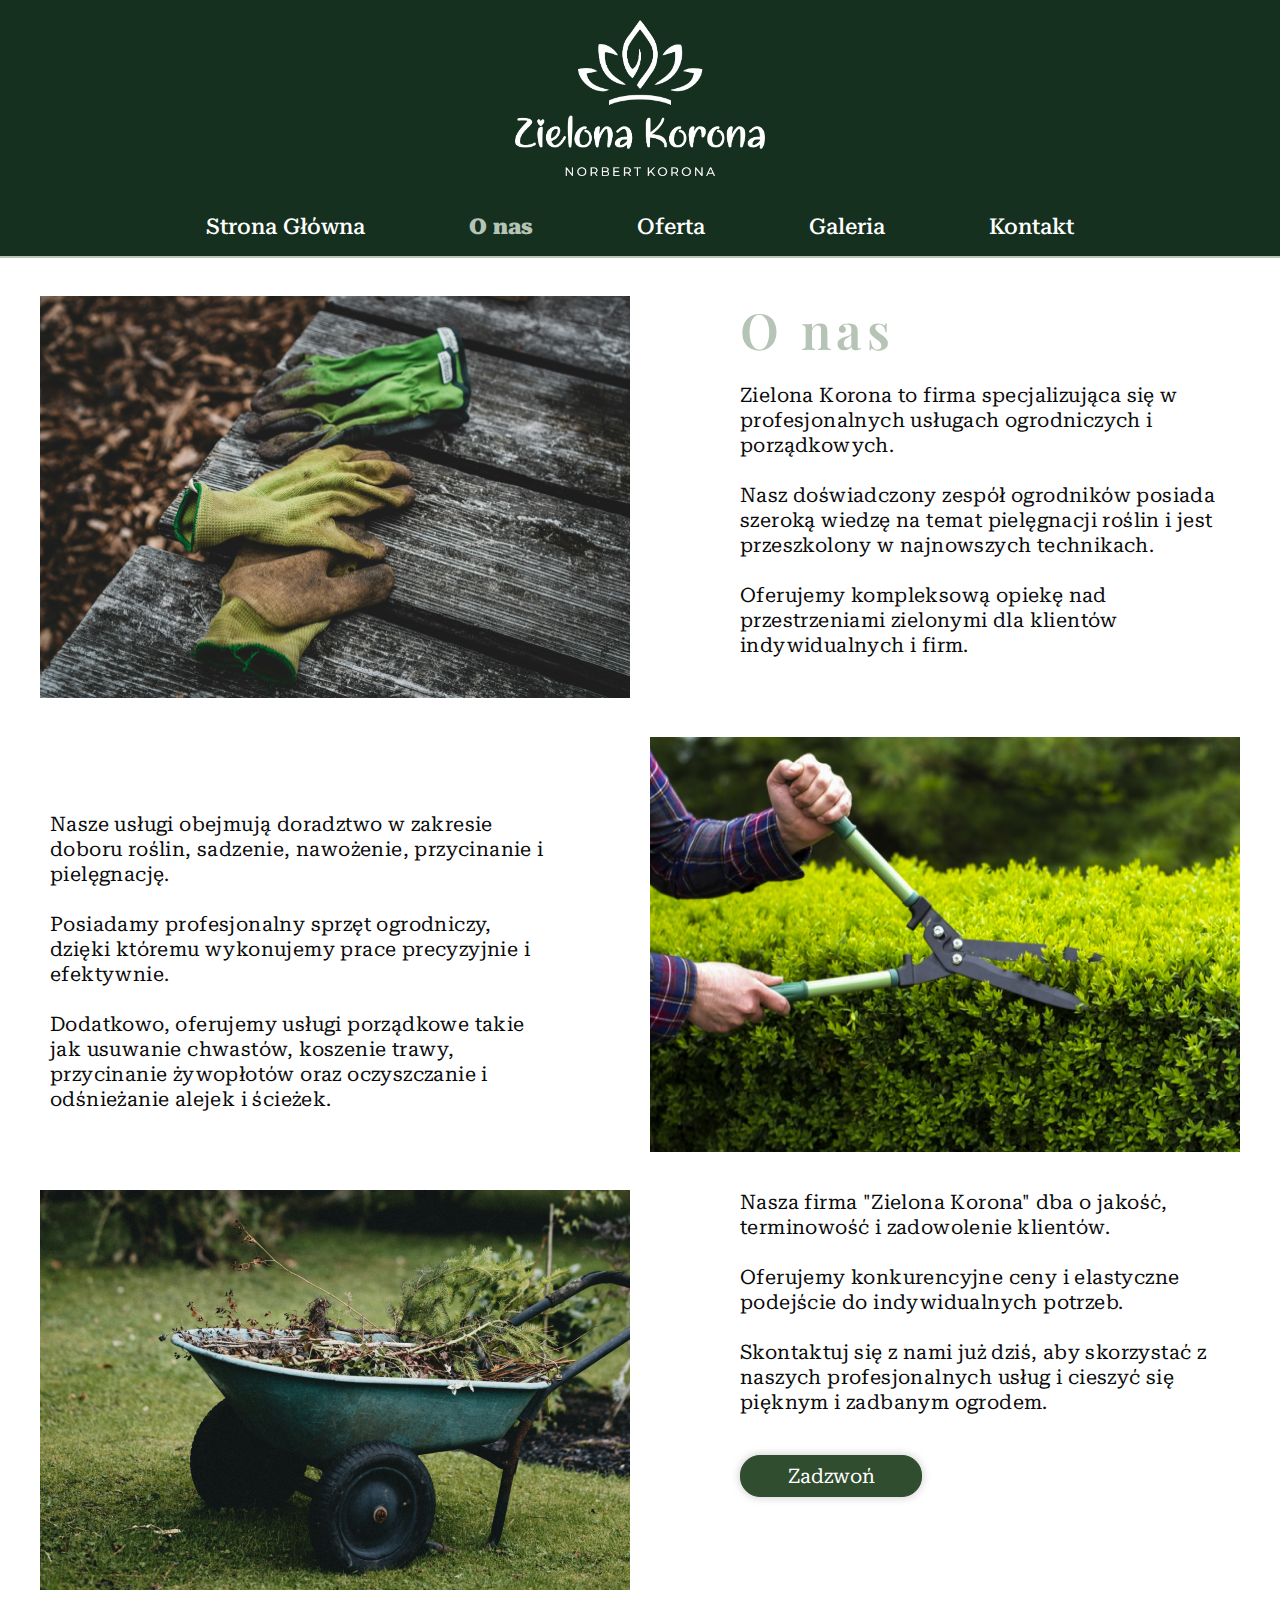
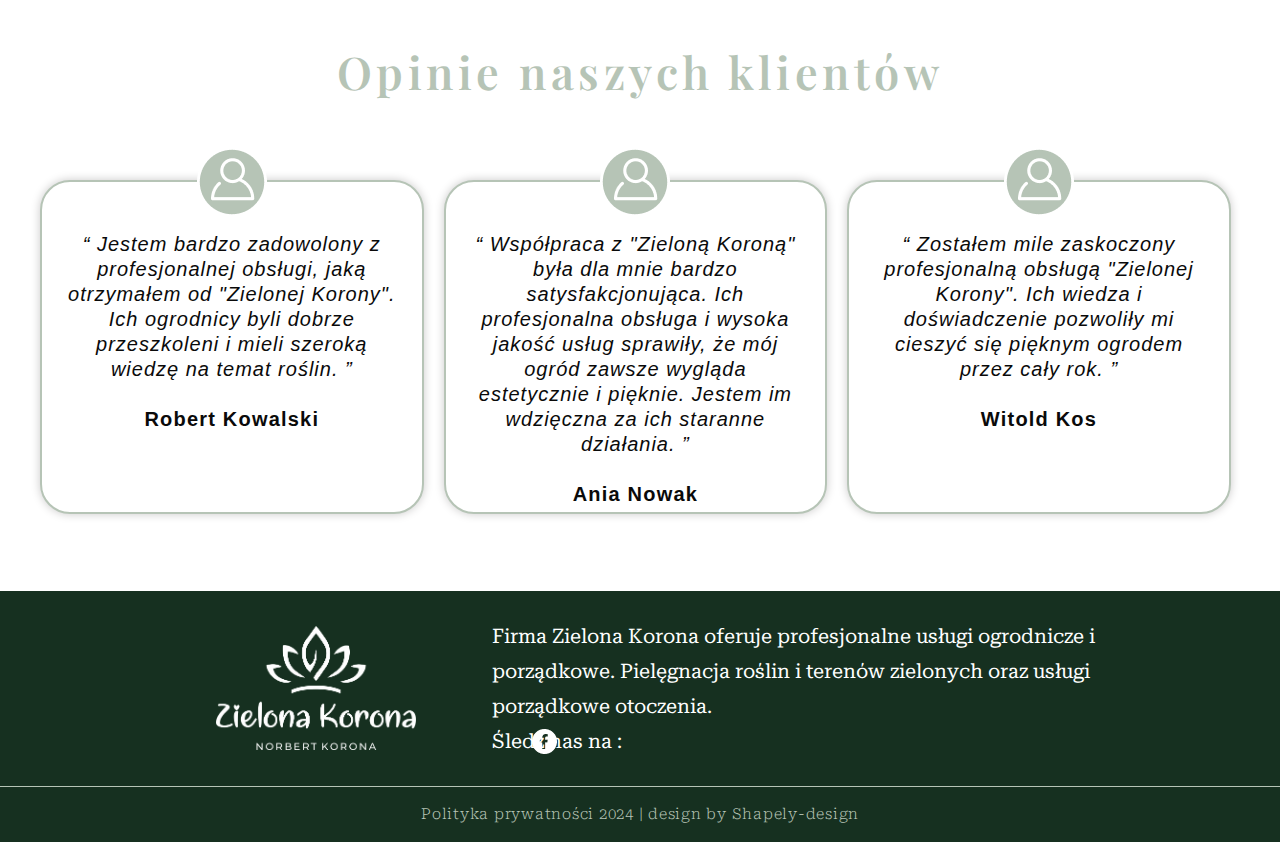
==== o_nas/index.html @ 879fff82 "first commit" ====
<!DOCTYPE html>
<html lang="pl">
  <head>
    <meta charset="UTF-8" />
    <title>Usługi Ogrodnicze "Zielona Korona"</title>
    <link rel="preconnect" href="https://fonts.googleapis.com">
    <link rel="preconnect" href="https://fonts.gstatic.com" crossorigin>
    <link href="https://fonts.googleapis.com/css2?family=Playfair+Display:
    ital,wght@0,400..900;1,400..900&family=Roboto+Serif:ital,opsz,wght@0,8..144,100..900;1,8..144,100..900&display=swap" rel="stylesheet">
    <link href="o_nas.css" rel="stylesheet"/>
  </head>
  <body>
    <div>
      <header>
        <div class="topbar">
          <img class="logo" src="logo/zielona korona logo 2.png" alt="logo" />
        </div>
          <div class="header">
            <ul class="menu">
                        <li class="menu_item"><a class="menu_link" href="../index.html">Strona Główna</a></li>
                        <li class="menu_item"><a class="menu_link_active" href="../o_nas/index.html">O nas</a></li>
						<li class="menu_item"><a class="menu_link" href="../oferta/index.html">Oferta</a></li>
						<li class="menu_item"><a class="menu_link" href="../galeria/index.html">Galeria</a></li>
						<li class="menu_item"><a class="menu_link" href="../kontakt/index.html">Kontakt</a></li>
            </ul>
          </div>
        </div>
      </header>
      <main>
<section>
    <div class="aboutus">
        <img class="image_aboutus" src="jpg/gloves.png" alt="Photo">
        <div class="text_aboutus">
          <h2 class="aboutus_title">O nas</h2>
          <p>
            Zielona Korona to firma specjalizująca się 
            w profesjonalnych usługach ogrodniczych 
            i porządkowych.
            <br>
            <br> 
            Nasz doświadczony zespół ogrodników posiada szeroką wiedzę na 
            temat pielęgnacji roślin i jest przeszkolony w najnowszych technikach.
            <br>
            <br>
            Oferujemy kompleksową opiekę nad przestrzeniami zielonymi dla klientów 
            indywidualnych i firm.
          </p>
        </div>
    </div>
</section>
<section>
  <div class="aboutus">
    <div class="text_aboutus">
      <p>
	  <br>
	  <br>
	  <br>
        Nasze usługi obejmują doradztwo w zakresie doboru roślin, 
        sadzenie, nawożenie, przycinanie i pielęgnację.
        <br>
        <br>
        Posiadamy profesjonalny sprzęt ogrodniczy, 
        dzięki któremu wykonujemy prace precyzyjnie i efektywnie.
        <br>
        <br>
        Dodatkowo, oferujemy usługi porządkowe takie jak usuwanie chwastów, 
        koszenie trawy, przycinanie żywopłotów oraz oczyszczanie i odśnieżanie alejek i ścieżek.
      </p>

    </div>
    <img class="image_aboutus" src="jpg/nożyce.png" alt="Photo">
</div>
</section>
<section>
  <div class="aboutus">
    <img class="image_aboutus" src="jpg/taczka.png" alt="Photo">
    <div class="text_aboutus">
      <p>
        Nasza firma "Zielona Korona" dba o jakość, terminowość i zadowolenie klientów. 
        <br>
        <br> 
        Oferujemy konkurencyjne ceny i elastyczne podejście do indywidualnych potrzeb. 
        <br>
        <br>
        Skontaktuj się z nami już dziś, aby skorzystać z naszych profesjonalnych usług 
        i cieszyć się pięknym i zadbanym ogrodem.
      </p>
      <a class="button" href="../kontakt/index.html">Zadzwoń</a>
    </div>
</div>
</section>
<section class="opinions">
  <div class="container">
    <h2 class="section_title">Opinie naszych klientów</h2>
    <div class="opinion">
      <div class="icon_profile"><img src="jpg/icon_profile.png" alt="Check"></div>
        <p>
          “ Jestem bardzo zadowolony z profesjonalnej obsługi, jaką otrzymałem od "Zielonej Korony". 
          Ich ogrodnicy byli dobrze przeszkoleni i mieli szeroką wiedzę na temat roślin. ”
          <br>
          <br>
          <span class="plain_text">Robert Kowalski</span>
        </p>
    </div>
    <div class="opinion">
      <div class="icon_profile"><img src="jpg/icon_profile.png" alt="Check"></div>
        <p>
          “ Współpraca z "Zieloną Koroną" była dla mnie bardzo satysfakcjonująca. 
          Ich profesjonalna obsługa i wysoka jakość usług sprawiły, że mój ogród 
          zawsze wygląda estetycznie i pięknie. Jestem im wdzięczna za ich staranne 
          działania. ”
          <br> 
          <br>
          <span class="plain_text">Ania Nowak</span>
        </p>
    </div>
    <div class="opinion">
      <div class="icon_profile"><img src="jpg/icon_profile.png" alt="Check"></div>
        <p>
          “ Zostałem mile zaskoczony profesjonalną obsługą "Zielonej Korony". 
          Ich wiedza i doświadczenie pozwoliły mi cieszyć się pięknym ogrodem przez cały rok. ”
          <br>
          <br>
          <span class="plain_text">Witold Kos</span>
        </p>
    </div>
  </div>     
</section>
<section class="footer">
  <img class="small_logo" src="logo/zielona korona logo 2.png" alt="logo" />
  <div>
      <p class="text_footer">
          Firma Zielona Korona oferuje profesjonalne usługi ogrodnicze i porządkowe. Pielęgnacja roślin i terenów zielonych oraz usługi porządkowe otoczenia.
          <br>  Śledź nas na :
      </p> 
      <a href="https://www.facebook.com/zielonakoronaa" target="_blank">
          <img class="icon_fb" src="jpg/7693312_facebook_social media_logo_apps_icon.png" alt="Facebook">
      </a>    
  </div>
</section>
<section class="policy">
  <p class="policy_text">Polityka prywatności 2024 | design by Shapely-design</p>
</section>
      </main>
    </div>
</body>
</html>
---- o_nas/o_nas.css ----
body {
  font-family: "Roboto Serif", serif;
  background: #fff;
  margin: 0;
  padding: 0;
}

h2 {
  font-family: "Playfair Display", serif;
  font-weight: 600;
  font-size: 45px;
  letter-spacing: 0.1em;
  color: #b6c4b6;
  padding-bottom: 20px;
  margin-top: 10px;
  margin-bottom: 20px;
}

.logo {
  width: 250px;
  height: 156.07px;
  display: flex;
  align-items: center;
}

.topbar {
  height: 196px;
  background-color: #163020;
  display: flex;
  justify-content: center;
  align-items: center;
}

.header {
  height: 60px;
  background-color: #163020;
  display: flex;
  justify-content: center;
  flex-wrap: wrap;
  align-items: center;
  border-bottom: 2px solid #b6c4b6;
}

.menu {
  list-style: none;
  display: flex;
  justify-content: space-between;
  align-items: center;
  margin: 0;
  padding: 0;
}

.menu_item {
  margin: 0 1vw;
}

.menu_link {
  display: inline-block;
  padding: 5px 20px;
  margin-left: 1.5vw;
  margin-right: 1.5vw;
  text-decoration: none;
  font-family: "Roboto Serif", serif;
  font-weight: 500;
  font-size: 22px;
  color: #fff;
  background-color: none;
  border: none;
  border-radius: 10px;
  transition: color 0.4s ease;
}

.menu_link:hover {
  color: #b6c4b6;
}

.menu_link_active {
  display: inline-block;
  padding: 5px 20px;
  margin-left: 1.5vw;
  margin-right: 1.5vw;
  text-decoration: none;
  font-family: "Roboto Serif", serif;
  font-weight: 800;
  font-size: 22px;
  color: #b6c4b6;
  background-color: none;
  border: none;
  border-radius: 10px;
  transition: color 0.4s ease;
}

@media screen and (max-width: 768px) {
  .menu_item {
    margin: 0;
  }

  .menu_link {
    margin: 0;
    padding: 5px 10px;
    font-weight: 400;
    font-size: 20px;
  }

  .menu_link_active {
    margin: 0;
    padding: 5px 10px;
    font-weight: 600;
    font-size: 20px;
  }
}

.aboutus {
  max-width: 1200px;
  margin: auto;
  padding-top: 3vw;
  display: flex;
  flex-wrap: wrap;
  justify-content: space-between;
  gap: 20px;
}

.image_aboutus {
  display: flex;
  justify-content: center;
  align-items: center;
}

.text_aboutus {
  width: 500px;
  background: none;
  margin-top: 0vw;
  margin-bottom: 0vw;
  margin-left: 10px;
  display: flex;
  flex-direction: column;
}

.aboutus_title {
  font-family: "Playfair Display", serif;
  font-weight: 600;
  font-size: 50px;
  letter-spacing: 0.1em;
  display: flex;
  color: #b6c4b6;
  margin: 0;
}

.text_aboutus p {
  font-family: "Roboto Serif", serif;
  font-weight: 400;
  font-size: 20px;
  line-height: 125%;
  letter-spacing: 0.02em;
  color: #0a0a0a;
  margin: 0;
  padding-top: 0px;
  padding-bottom: 40px;
}

.button {
  background: #304d30;
  color: white;
  font-family: "Roboto Serif", sans-serif;
  font-weight: 400;
  font-size: 20px;
  border-radius: 20px;
  width: 180px;
  height: 40px;
  border: 1px solid #304d30;
  text-decoration: none;
  display: flex;
  align-items: center;
  justify-content: center;
  box-shadow: 0 0 10px rgb(202, 201, 201);
  transition: background-color 0.5s, color 0.5s;
}

.button:hover {
  color: #304d30;
  background-color: #eef0e5;
}

.opinions {
  display: flex;
  align-items: center;
  justify-content: center;
}

.container {
  max-width: 1200px;
  margin: auto;
  padding-left: 10px;
  padding-right: 10px;
  display: flex;
  flex-wrap: wrap;
  align-content: space-between;
  gap: 20px;
}

.section_title {
  width: 100%;
  text-align: center;
  margin-top: 4vw;
  margin-bottom: 3vw;
}

.opinion {
  flex-basis: calc(33.3% - 20px);
  background: white;
  margin-bottom: 6vw;
  border-radius: 30px;
  border: 2px solid #b6c4b6;
  display: flex;
  flex-direction: column;
  align-items: center;
  text-align: center;
  box-shadow: 0 0 10px rgb(202, 201, 201);
}

.icon_profile {
  border-radius: 50%;
  width: 50px;
  height: 50px;
  display: flex;
  align-items: center;
  justify-content: center;
  margin-bottom: 15px;
  margin-top: -25px;
}

.opinion p {
  font-family: "Roboto", sans-serif;
  font-style: italic;
  font-weight: 400;
  font-size: 20px;
  letter-spacing: 0.05em;
  line-height: 125%;
  text-align: center;
  color: #0a0a0a;
  padding-bottom: 5px;
  padding-top: 10px;
  padding-left: 20px;
  padding-right: 20px;
  margin: 0;
}

.plain_text {
  font-style: normal;
  font-weight: 600;
  letter-spacing: 0.06em;
}

.footer {
  height: 195px;
  background-color: #163020;
  border-bottom: 1px solid #b6c4b6;
  display: flex;
  align-items: center;
  justify-content: space-between;
  justify-content: center;
  padding-left: 30vw;
  padding-right: 20vw;
}

.small_logo {
  width: 200px;
  height: 124.86px;
  display: flex;
  justify-content: center;
  align-items: center;
  padding-right: 6vw;
}

.text_footer {
  height: 110px;
  width: 700px;
  font-family: "Roboto Serif", serif;
  font-weight: 400;
  font-size: 20px;
  line-height: 175%;
  color: #fff;
  margin: 0;
}

.icon_fb {
  margin-left: 40px;
}

@media screen and (max-width: 868px) {
  .icon_fb {
    margin-top: 10px;
    margin-left: 100px;
  }

  .small_logo {
    width: 150px;
    height: 93.64px;
  }
  .text_footer {
    width: 250px;
    font-weight: 300px;
    font-size: 16px;
    line-height: 150%;
  }
}

.policy {
  height: 55px;
  background-color: #163020;
  display: flex;
  align-items: center;
  justify-content: center;
}

.policy_text {
  margin: 0;
  font-family: "Roboto Serif", serif;
  font-weight: 200;
  font-size: 15px;
  line-height: 175%;
  color: #b6c4b6;
  letter-spacing: 0.05em;
}
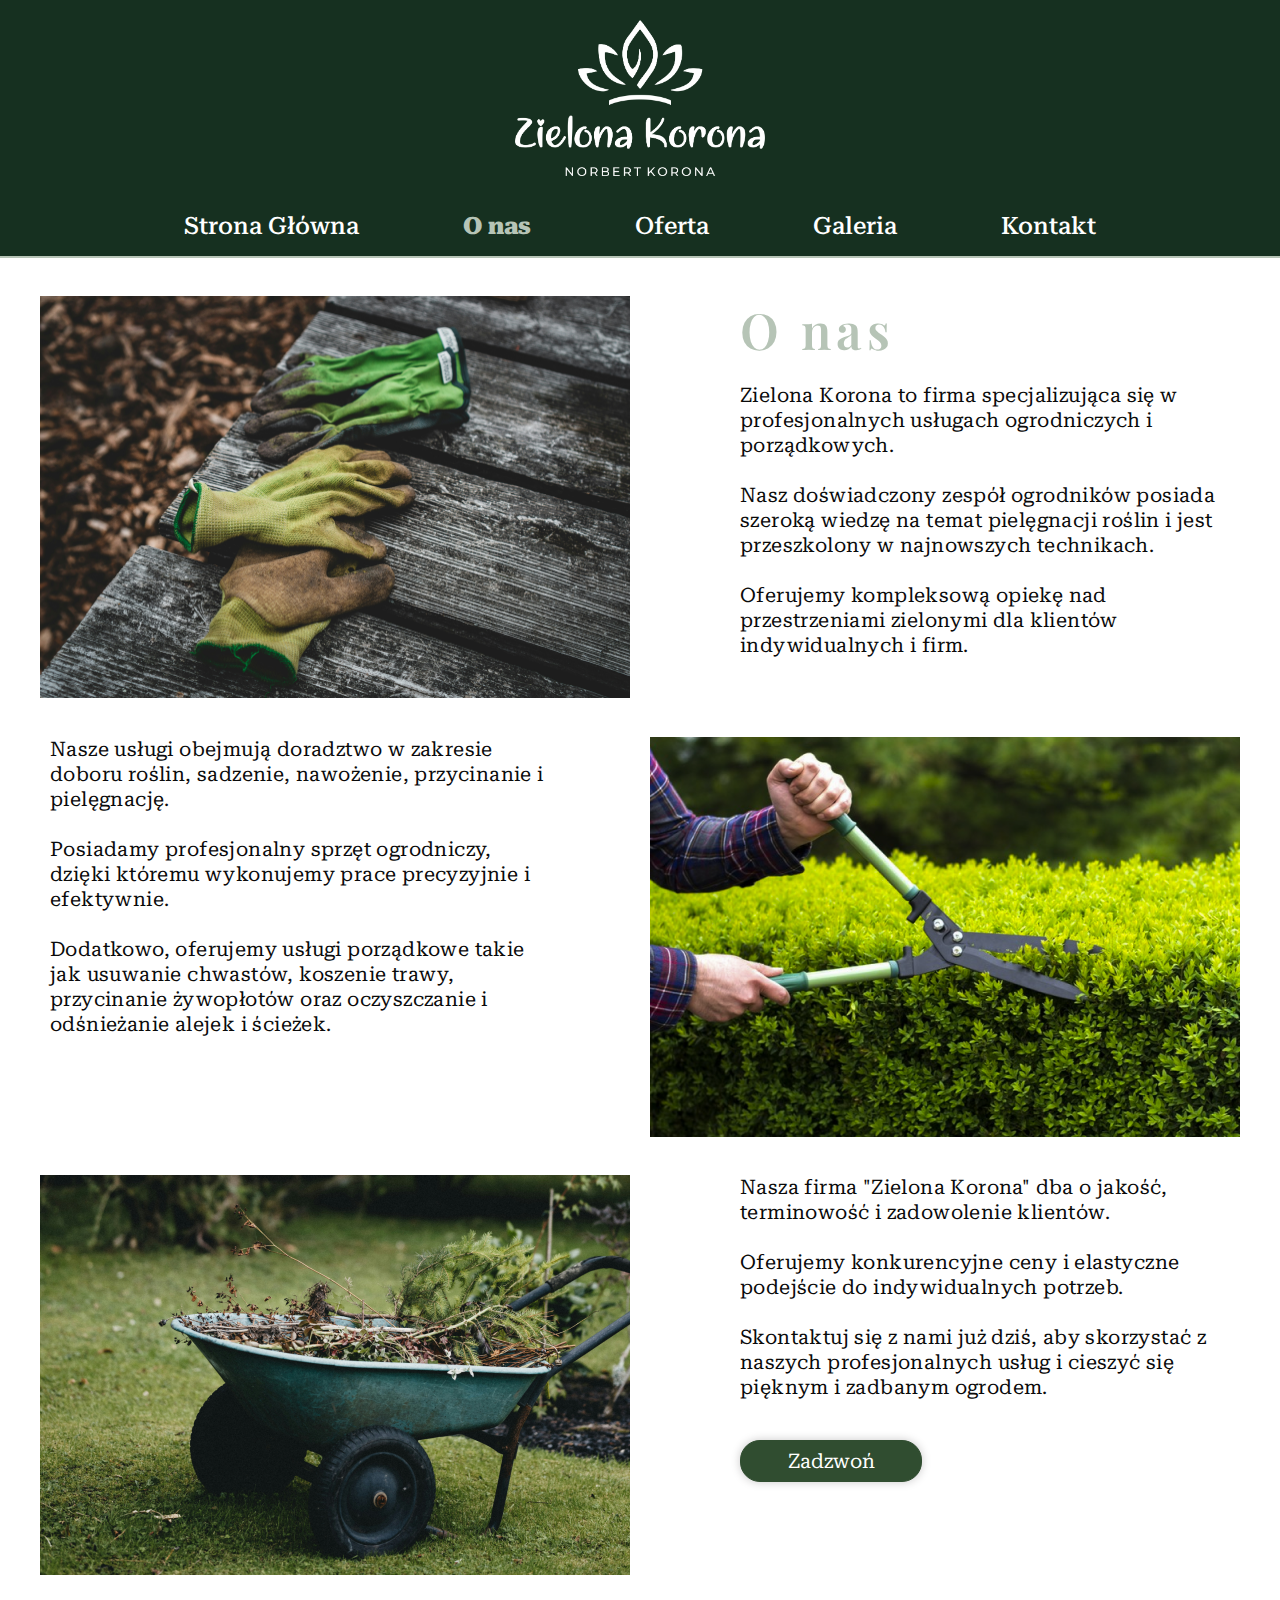
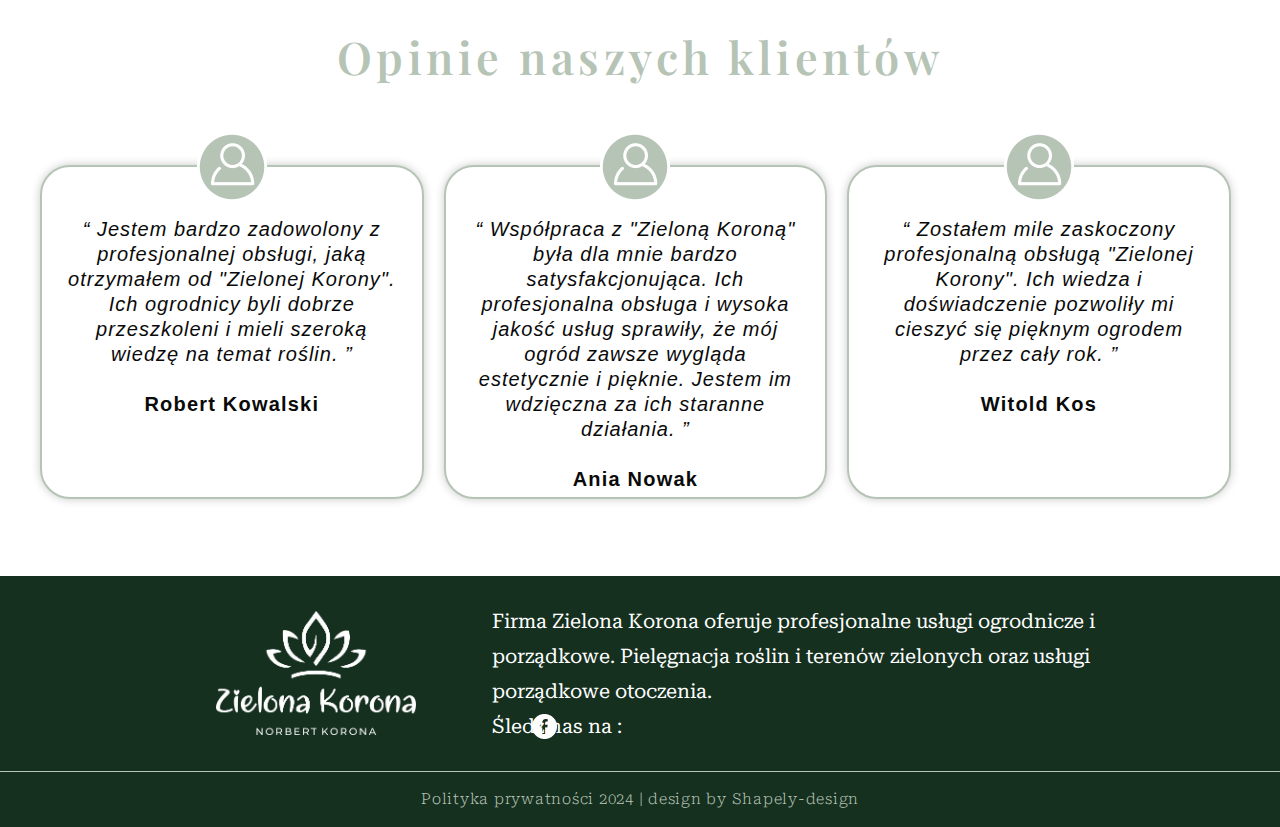
==== commit ddd4235c: "Optymalizacja pod mniejszą rodzielczość ekranu V.2" ====
--- a/o_nas/index.html
+++ b/o_nas/index.html
@@ -52,9 +52,6 @@
   <div class="aboutus">
     <div class="text_aboutus">
       <p>
-	  <br>
-	  <br>
-	  <br>
         Nasze usługi obejmują doradztwo w zakresie doboru roślin, 
         sadzenie, nawożenie, przycinanie i pielęgnację.
         <br>
--- a/o_nas/o_nas.css
+++ b/o_nas/o_nas.css
@@ -31,6 +31,8 @@
   align-items: center;
 }
 
+/* SEKCJA - MENU */
+
 .header {
   height: 60px;
   background-color: #163020;
@@ -62,7 +64,7 @@
   text-decoration: none;
   font-family: "Roboto Serif", serif;
   font-weight: 500;
-  font-size: 22px;
+  font-size: 24px;
   color: #fff;
   background-color: none;
   border: none;
@@ -82,7 +84,7 @@
   text-decoration: none;
   font-family: "Roboto Serif", serif;
   font-weight: 800;
-  font-size: 22px;
+  font-size: 24px;
   color: #b6c4b6;
   background-color: none;
   border: none;
@@ -179,6 +181,42 @@
 .button:hover {
   color: #304d30;
   background-color: #eef0e5;
+}
+
+@media screen and (max-width: 1140px) {
+  .aboutus {
+    margin: auto;
+    padding-top: 3vw;
+    display: flex;
+    align-items: center;
+    flex-wrap: wrap;
+    justify-content: center;
+    flex-direction: column-reverse;
+    gap: 20px;
+  }
+
+  .image_aboutus {
+    width: 70%;
+    height: 70%;
+  }
+
+  .text_aboutus {
+    display: flex;
+    justify-content: center;
+    align-items: center;
+    margin: 0;
+    width: 70%;
+  }
+
+  .aboutus_title {
+    font-size: 70px;
+    margin: 0;
+  }
+
+  .text_aboutus p {
+    font-size: 22px;
+    text-align: center;
+  }
 }
 
 .opinions {
@@ -251,6 +289,47 @@
   letter-spacing: 0.06em;
 }
 
+@media screen and (max-width: 1080px) {
+  .container {
+    margin-left: 20px;
+    margin-right: 20px;
+    padding: 0;
+    display: flex;
+    flex-wrap: wrap;
+    justify-content: center;
+    align-content: space-between;
+    gap: 20px;
+    width: 100%;
+  }
+
+  .section_title {
+    font-size: 70px;
+    margin: 30px;
+  }
+
+  .opinion p {
+    margin: 0;
+    line-height: 100%;
+    font-size: 22px;
+    padding-left: 10px;
+    padding-right: 10px;
+  }
+
+  .opinion {
+    margin-left: 10px;
+    margin-right: 10px;
+    margin-bottom: 20px;
+  }
+}
+
+@media (max-width: 600px) {
+  .opinion {
+    flex-basis: calc(50% - 20px);
+  }
+}
+
+/* SEKCJA - STOPKA */
+
 .footer {
   height: 195px;
   background-color: #163020;
